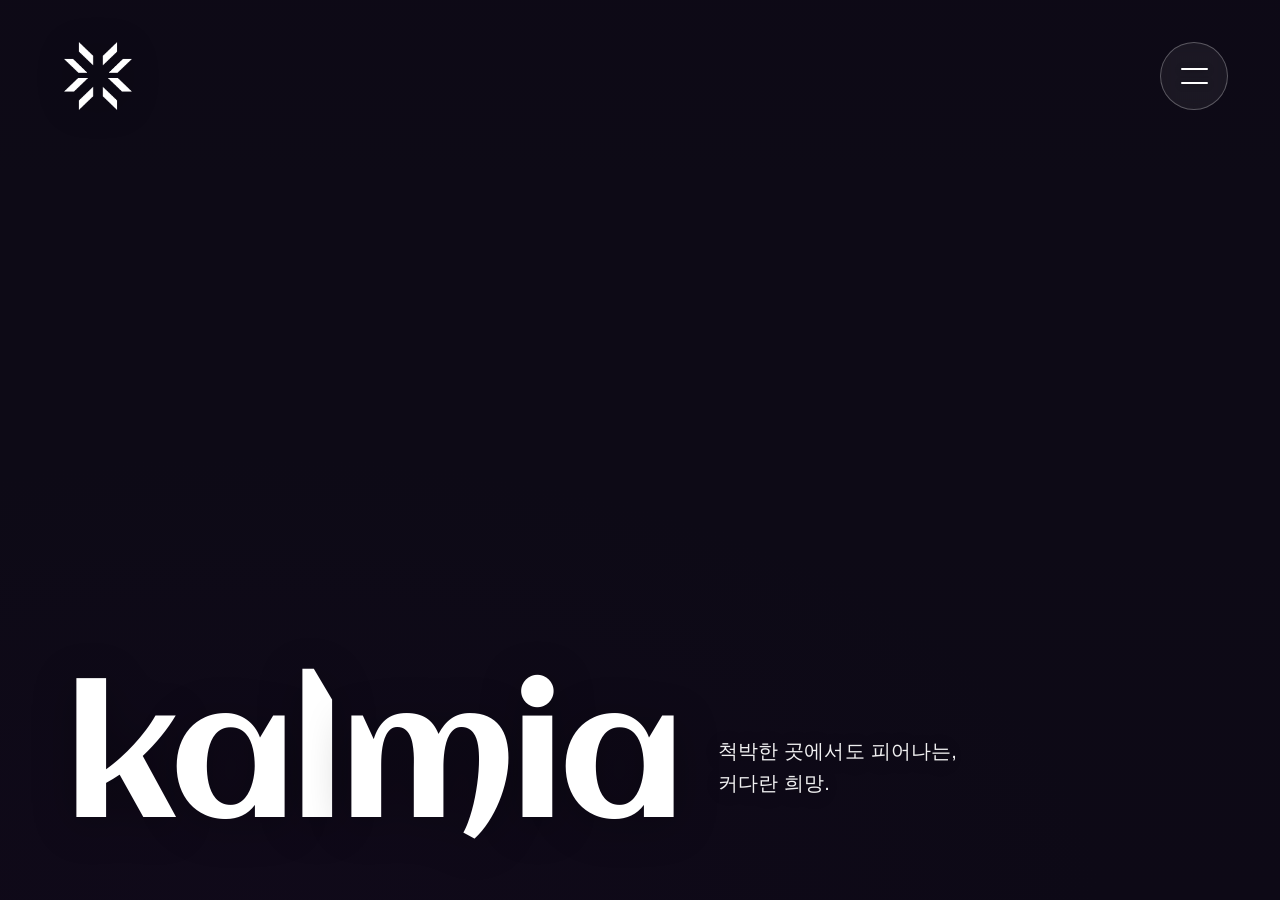
==== index.html @ 346b4541 "Initial commit: kalmia 히어로 랜딩 페이지 - 배경 영상 히어로 + 반응형 브랜드 카피(kalmia) - 원형 햄버거 버튼 → 흰색 레이어 페이드인 메뉴(Expe" ====
<!DOCTYPE html>
<html lang="ko">
<head>
<meta charset="utf-8">
<meta name="viewport" content="width=device-width, initial-scale=1">
<title>kalmia — 커다란 희망을 디자인합니다</title>
<meta name="description" content="kalmia · 디자인 포트폴리오">
<link rel="icon" href="assets/logo.png">
<link rel="stylesheet" href="css/style.css">
</head>
<body>
<section class="hero">
  <video id="bg" autoplay muted loop playsinline preload="auto"></video>
  <div class="scrim"></div>
  <div class="header-grad"></div>

  <div class="logo"><img src="assets/logo.png" alt="kalmia" width="68" height="68"></div>

  <button class="menu-btn" type="button" aria-label="메뉴 열기" aria-expanded="false" aria-controls="menu">
    <span class="bars" aria-hidden="true"><i></i><i></i></span>
  </button>

  <div class="menu-overlay" id="menu">
    <nav>
      <a href="#experience">Experience</a>
      <a href="#about">About</a>
      <a href="#contact">Contact</a>
    </nav>
  </div>

  <div class="brand">
    <div class="mark">kal<em>mia</em></div>
    <!-- 태그라인: 원하는 문구로 교체하세요 -->
    <div class="tag">척박한 곳에서도 피어나는, <br>커다란 희망.</div>
  </div>
</section>

<!-- 커스텀 커서 -->
<svg width="0" height="0" aria-hidden="true" style="position:absolute;overflow:hidden">
  <filter id="dropletGlass" x="-25%" y="-25%" width="150%" height="150%" color-interpolation-filters="sRGB">
    <feTurbulence type="fractalNoise" baseFrequency="0.008" numOctaves="2" seed="7" result="n"/>
    <feDisplacementMap in="SourceGraphic" in2="n" scale="40" xChannelSelector="R" yChannelSelector="G"/>
  </filter>
</svg>
<div class="cursor" aria-hidden="true">
  <div class="cursor-ring"></div>
  <div class="cursor-dot"></div>
</div>

<script src="js/main.js"></script>
</body>
</html>
---- css/style.css ----
@font-face{
  font-family:'Aclonica';
  src:url('../assets/fonts/Aclonica-Regular.ttf') format('truetype');
  font-weight:400;font-style:normal;font-display:swap;
}
@font-face{
  font-family:'Poppins';
  src:url('../assets/fonts/Poppins-Light.ttf') format('truetype');
  font-weight:300;font-style:normal;font-display:swap;
}
*{margin:0;padding:0;box-sizing:border-box;}
:root{--header-h:clamp(64px,8vh,80px);--header-pt:clamp(10px,5vw,40px);--btn-size:68px;}
html,body{height:100%;background:#0d0a16;color:#fff;overflow:hidden;
  font-family:-apple-system,BlinkMacSystemFont,"Segoe UI",Roboto,"Helvetica Neue",sans-serif;}
.hero{position:fixed;inset:0;overflow:hidden;}
#bg{position:absolute;inset:0;width:100%;height:100%;object-fit:cover;display:block;
  background:#0d0a16;}
.scrim{position:absolute;inset:0;z-index:3;pointer-events:none;
  background:radial-gradient(120% 90% at 20% 100%, rgba(18,10,28,.55), transparent 55%),
             linear-gradient(0deg, rgba(13,8,22,.5), transparent 42%),
             linear-gradient(180deg, rgba(13,8,22,.35), transparent 22%);}

/* ── 상단 헤더 (은은한 그라데이션) ── */
.header-grad{position:absolute;top:0;left:0;right:0;height:calc(var(--header-h) + var(--header-pt));z-index:4;pointer-events:none;
  background:linear-gradient(180deg, rgba(13,8,22,.05) 0%, rgba(13,8,22,.025) 45%, transparent 100%);}

/* ── 상단 로고 ── */
.logo{position:absolute;top:var(--header-pt);left:clamp(20px,6vw,64px);height:var(--header-h);
  display:flex;align-items:center;z-index:6;}
.logo img{width:68px;height:68px;display:block;
  filter:drop-shadow(0 2px 16px rgba(0,0,0,.4));}

/* ── 햄버거 메뉴 버튼 (동그란 원) ── */
.menu-btn{position:absolute;top:calc(var(--header-pt) + (var(--header-h) - var(--btn-size))/2);right:clamp(16px,5vw,52px);z-index:40;
  width:var(--btn-size);height:var(--btn-size);border-radius:50%;border:1px solid rgba(255,255,255,.28);
  background:rgba(255,255,255,.06);
  -webkit-backdrop-filter:blur(6px);backdrop-filter:blur(6px);
  display:flex;align-items:center;justify-content:center;
  transition:background .3s ease, border-color .3s ease;}
.menu-btn:hover{background:rgba(255,255,255,.12);border-color:rgba(255,255,255,.45);}
.menu-btn .bars{position:relative;width:27px;height:16px;}
.menu-btn .bars i{position:absolute;left:0;width:100%;height:2px;border-radius:2px;
  background:#fff;box-shadow:0 1px 6px rgba(0,0,0,.4);
  transition:transform .35s cubic-bezier(.65,.05,.36,1), background .3s ease, opacity .25s ease;}
.menu-btn .bars i:nth-child(1){top:0;}
.menu-btn .bars i:nth-child(2){bottom:0;}
/* 메뉴 열림 → X 로 변형 + 어두운 라인 */
body.menu-open .menu-btn{border-color:rgba(20,14,28,.18);background:rgba(20,14,28,.04);}
body.menu-open .menu-btn:hover{background:rgba(20,14,28,.08);}
body.menu-open .menu-btn .bars i{background:#141018;box-shadow:none;}
body.menu-open .menu-btn .bars i:nth-child(1){top:50%;transform:translateY(-50%) rotate(45deg);}
body.menu-open .menu-btn .bars i:nth-child(2){bottom:auto;top:50%;transform:translateY(-50%) rotate(-45deg);}

/* ── 흰색 메뉴 레이어 (페이드인) ── */
.menu-overlay{position:fixed;inset:0;z-index:30;background:#fff;
  display:flex;flex-direction:column;align-items:center;justify-content:center;
  opacity:0;visibility:hidden;pointer-events:none;
  transition:opacity .5s ease, visibility 0s linear .5s;}
body.menu-open .menu-overlay{opacity:1;visibility:visible;pointer-events:auto;
  transition:opacity .5s ease, visibility 0s;}
.menu-overlay nav{display:flex;flex-direction:column;align-items:center;gap:clamp(20px,4.5vh,54px);}
.menu-overlay a{font-family:'Poppins',sans-serif;font-weight:300;
  font-size:clamp(38px,7vw,78px);line-height:1;letter-spacing:-.01em;
  color:#141018;text-decoration:none;position:relative;
  opacity:0;transform:translateY(24px);
  transition:color .3s ease, opacity .6s ease, transform .6s cubic-bezier(.16,1,.3,1);}
body.menu-open .menu-overlay a{opacity:1;transform:translateY(0);}
body.menu-open .menu-overlay a:nth-child(1){transition-delay:.12s;}
body.menu-open .menu-overlay a:nth-child(2){transition-delay:.20s;}
body.menu-open .menu-overlay a:nth-child(3){transition-delay:.28s;}
/* 밑줄 hover */
.menu-overlay a::after{content:"";position:absolute;left:0;right:0;bottom:-.12em;height:1.5px;
  background:#141018;transform:scaleX(0);transform-origin:left;
  transition:transform .4s cubic-bezier(.16,1,.3,1);}
.menu-overlay a:hover::after{transform:scaleX(1);}
.menu-overlay a:hover{color:#6a5a86;}

/* ── 브랜드 히어로 카피 ── */
.brand{position:absolute;left:clamp(20px,6vw,64px);bottom:clamp(32px,6vh,72px);
  z-index:4;pointer-events:none;max-width:min(96vw,960px);
  display:flex;align-items:center;gap:clamp(16px,3vw,40px);}
.brand .mark{font-family:'Aclonica',sans-serif;font-size:180px;font-weight:400;letter-spacing:-.035em;
  line-height:.88;text-shadow:0 6px 44px rgba(0,0,0,.32);}
.brand .mark em{font-style:normal;font-weight:300;}
.brand .tag{font-size:clamp(14px,1.7vw,20px);letter-spacing:.01em;
  opacity:.94;line-height:1.6;text-shadow:0 2px 20px rgba(0,0,0,.45);
  white-space:nowrap;}

/* 좁은 화면: kalmia 아래로 태그가 한 줄로, kalmia는 좌우 마진 뺀 폭을 꽉 채움 */
@media (max-width:900px){
  .brand{flex-direction:column;align-items:flex-start;gap:clamp(6px,1.6vh,14px);
    left:clamp(20px,6vw,64px);right:clamp(20px,6vw,64px);max-width:none;}
  .brand .mark{font-size:25.6vw;line-height:.82;}
  .brand .tag{font-size:clamp(12px,3.4vw,20px);}
  .brand .tag br{display:none;}
}

/* ── 커스텀 커서 (마우스가 있는 기기에서만) ── */
@media (pointer:fine){
  html,body,a,button,.logo{cursor:none;}
  /* 흰 메뉴 레이어 위에서는 도트를 어둡게 */
  body.menu-open .cursor-dot{background:rgba(20,16,24,.9);box-shadow:0 0 6px rgba(20,16,24,.4);}
  .cursor-dot,.cursor-ring{position:fixed;top:0;left:0;z-index:9999;
    pointer-events:none;border-radius:50%;transform:translate(-50%,-50%);
    opacity:0;transition:opacity .25s ease;will-change:left,top;}
  /* 정밀 포인터 도트 */
  .cursor-dot{width:6px;height:6px;background:rgba(255,255,255,.95);
    box-shadow:0 0 6px rgba(255,255,255,.85),0 1px 4px rgba(0,0,0,.4);
    transition:opacity .25s ease, width .2s ease, height .2s ease;}
  /* 물방울 (리퀴드 글래스) */
  .cursor-ring{width:72px;height:72px;overflow:hidden;
    border-radius:46% 54% 47% 53% / 53% 45% 55% 47%;
    background:rgba(255,255,255,.05);
    -webkit-backdrop-filter:blur(.5px) saturate(2.1) brightness(1.2) contrast(1.12);
    backdrop-filter:blur(.5px) saturate(2.1) brightness(1.2) contrast(1.12);
    -webkit-backdrop-filter:url(#dropletGlass) blur(.5px) saturate(2.1) brightness(1.2) contrast(1.12);
    backdrop-filter:url(#dropletGlass) blur(.5px) saturate(2.1) brightness(1.2) contrast(1.12);
    /* 하드 스트로크 제거 → 부드러운 유리 엣지 */
    box-shadow:
      inset 5px 7px 15px rgba(255,255,255,.5),
      inset -7px -11px 19px rgba(95,120,160,.42),
      inset 10px 0 15px -7px rgba(120,180,255,.4),
      inset -10px 0 15px -7px rgba(255,170,200,.4),
      inset 0 0 24px rgba(255,255,255,.1),
      0 9px 24px rgba(0,0,0,.26);
    animation:blobMorph 7s ease-in-out infinite;
    transition:opacity .25s ease, width .25s ease, height .25s ease;}
  /* 불규칙하게 일렁이는 물방울 형태 */
  @keyframes blobMorph{
    0%,100%{border-radius:46% 54% 47% 53% / 53% 45% 55% 47%;}
    33%{border-radius:55% 45% 56% 44% / 45% 56% 44% 55%;}
    66%{border-radius:47% 53% 44% 56% / 56% 46% 54% 44%;}
  }
  /* 상단 스페큘러 하이라이트 + 하단 집광(caustic) */
  .cursor-ring::before{content:"";position:absolute;top:12%;left:18%;
    width:40%;height:30%;border-radius:50%;
    background:radial-gradient(closest-side, rgba(255,255,255,1), rgba(255,255,255,0));}
  .cursor-ring::after{content:"";position:absolute;bottom:11%;left:50%;
    width:30%;height:20%;border-radius:50%;transform:translateX(-50%);
    background:radial-gradient(closest-side, rgba(255,255,255,.7), rgba(255,255,255,0));}
  .cursor.is-visible .cursor-ring{opacity:1;}
  .cursor.is-visible .cursor-dot{opacity:.8;}   /* 중간 원(포인터) */
  .cursor.is-hover .cursor-ring{width:96px;height:96px;}
  .cursor.is-hover .cursor-dot{width:4px;height:4px;}
  .cursor.is-down .cursor-ring{width:60px;height:60px;}
  /* 물길(트레일) */
  .cursor-trail{position:fixed;top:0;left:0;z-index:9998;pointer-events:none;
    border-radius:50%;transform:translate(-50%,-50%);opacity:0;will-change:left,top,opacity;
    background:radial-gradient(closest-side, rgba(255,255,255,.6), rgba(200,225,255,.18) 55%, rgba(255,255,255,0));}
}
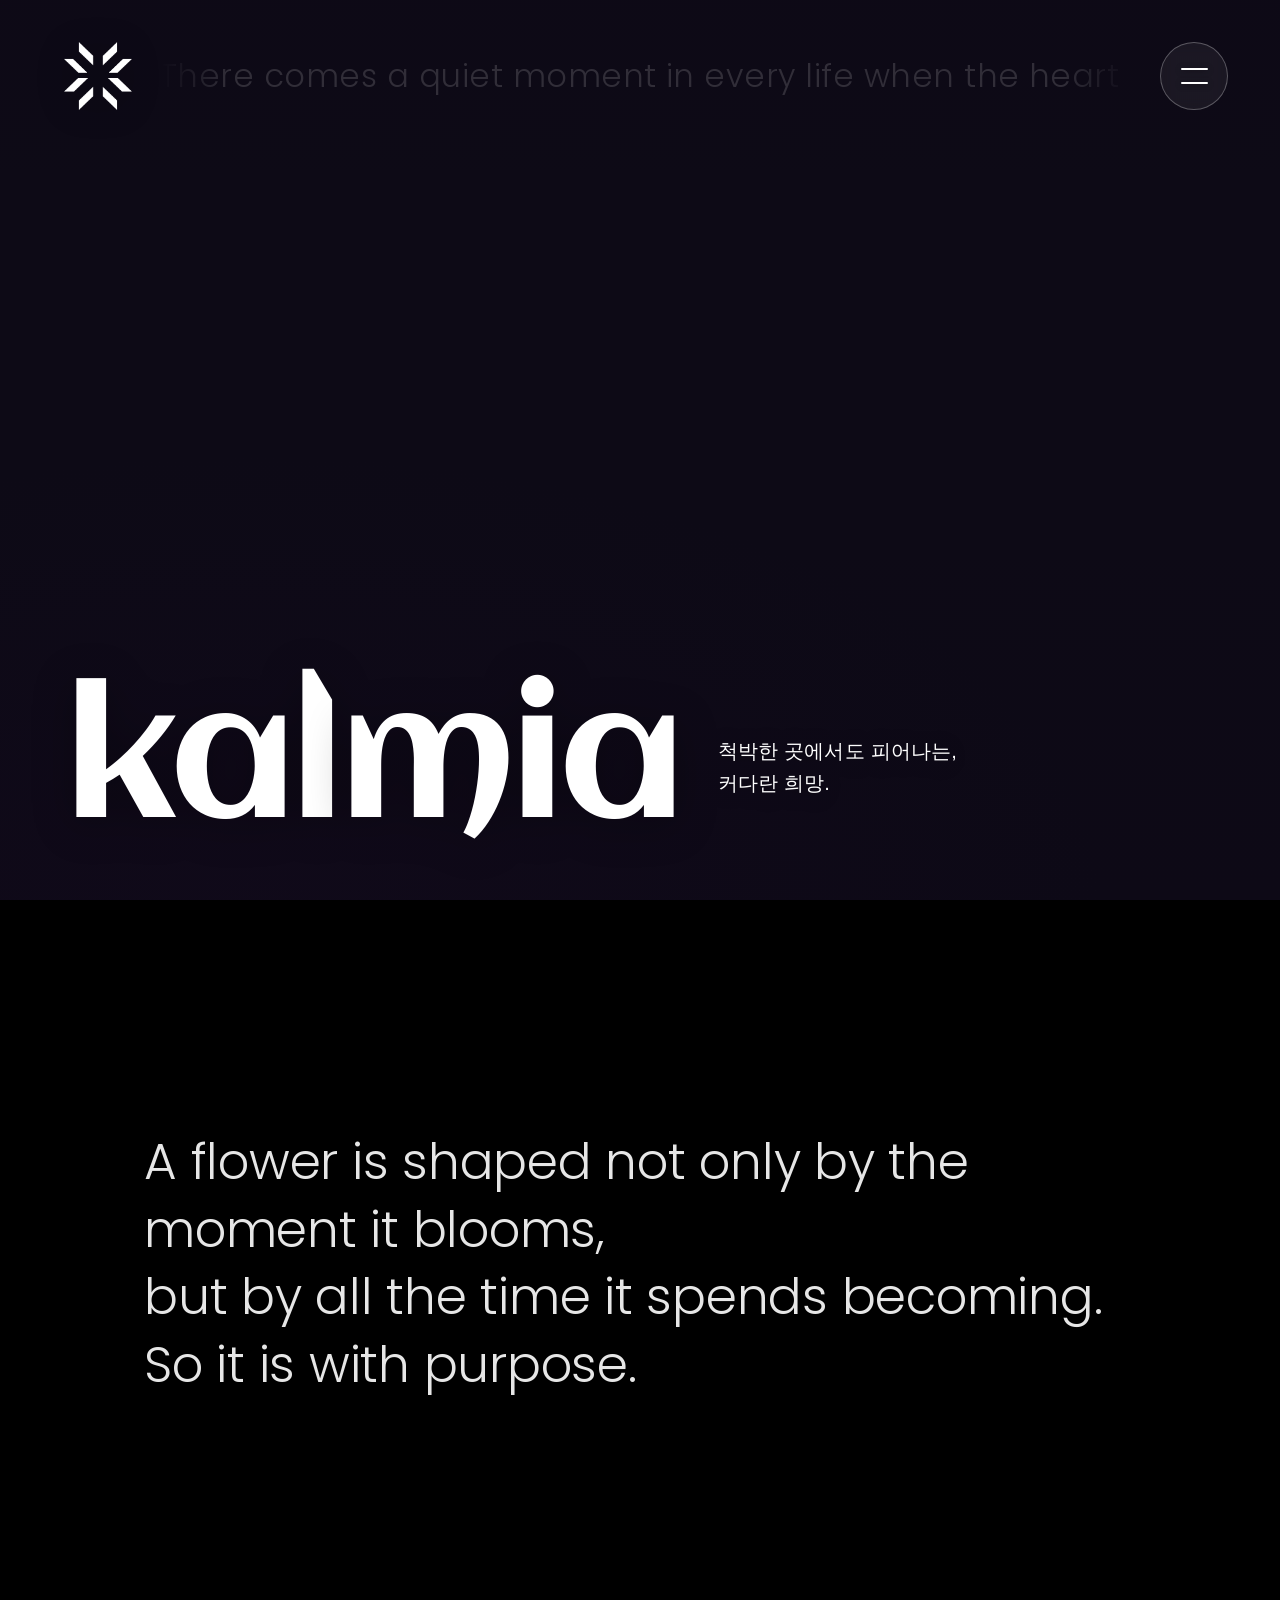
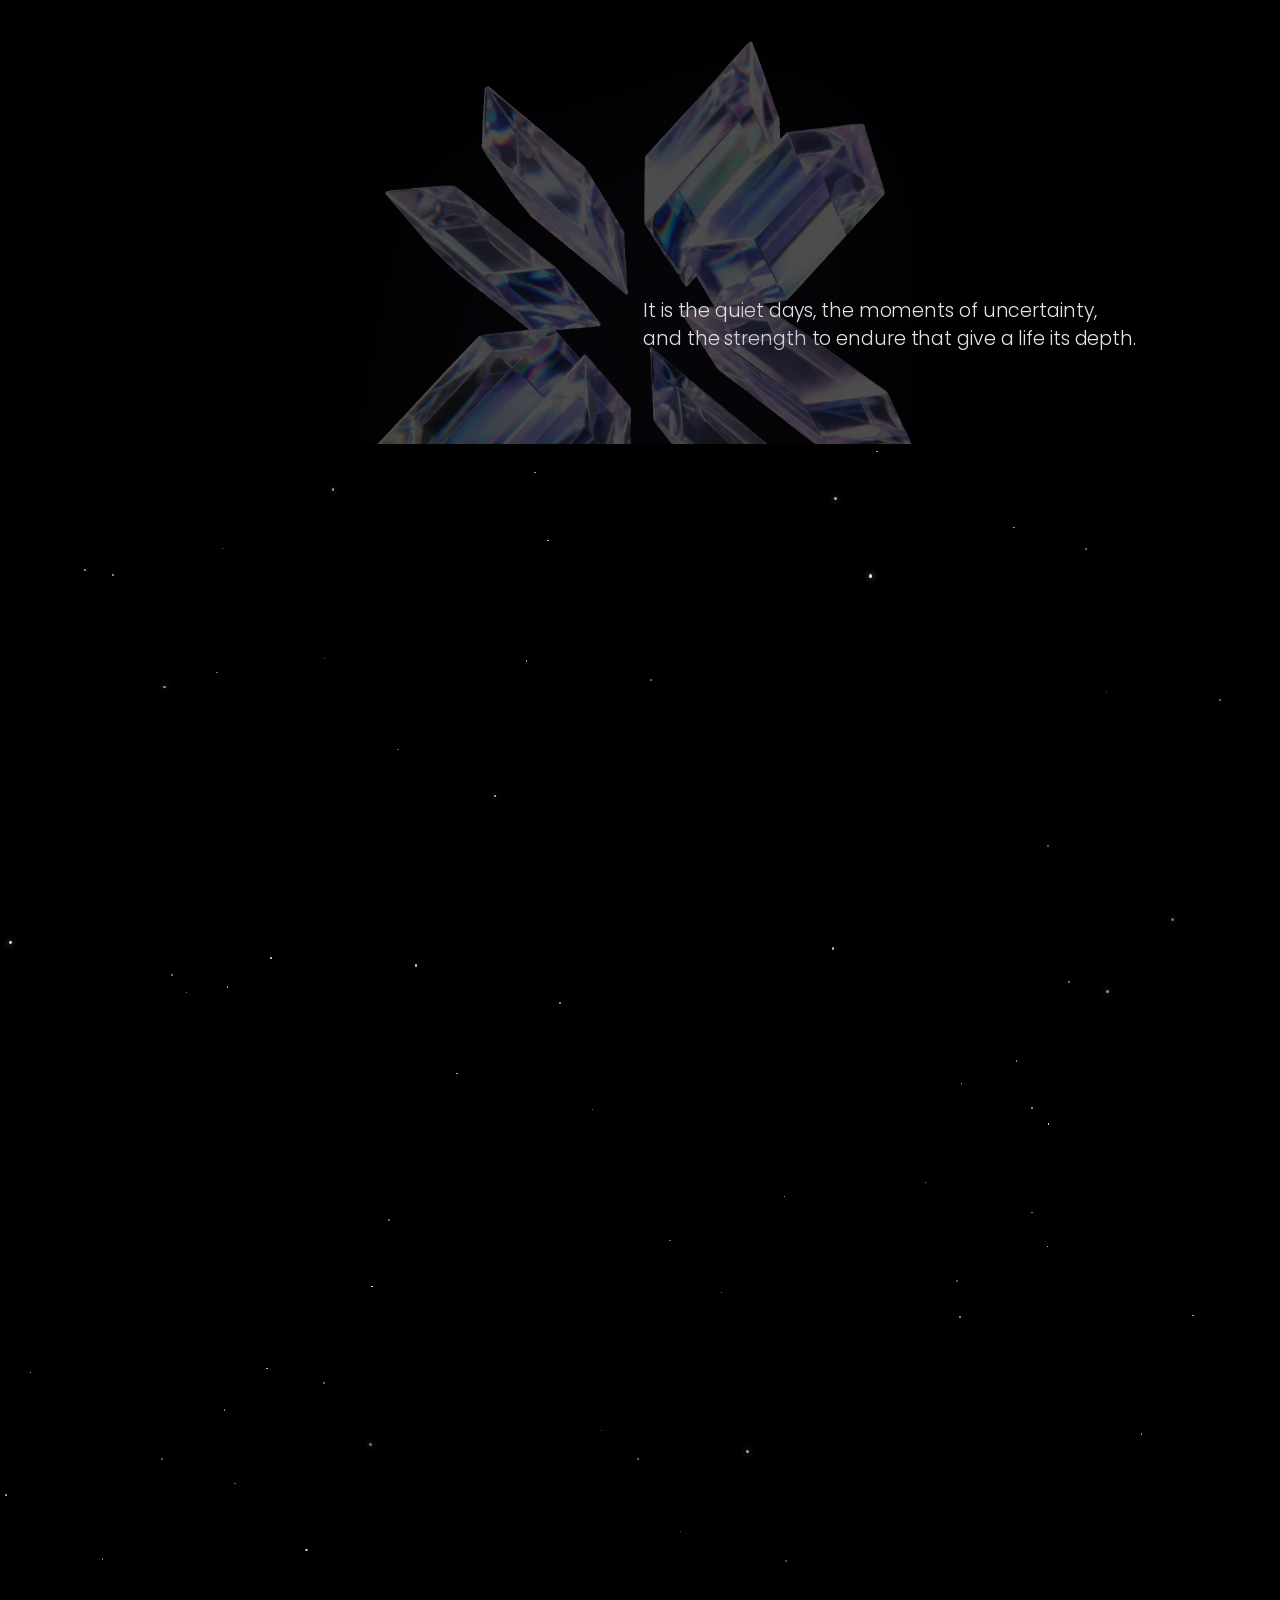
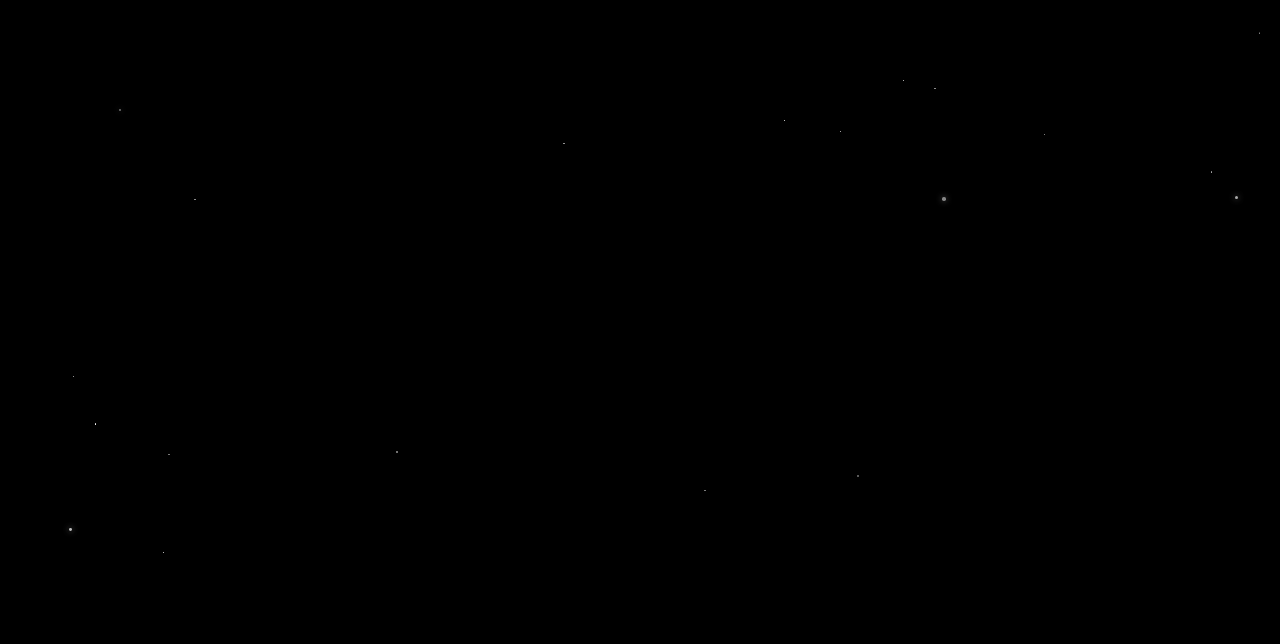
==== commit ce320f2a: "홈 스크롤 인터랙션 · Experience 페이지 · 반응형 GNB · 임시 커서 - 히어로 스크롤 스크럽: 영상 페이드아웃 + kalmia가 GNB 중앙으로 이동, 헤더 티커 페" ====
--- a/index.html
+++ b/index.html
@@ -8,12 +8,16 @@
 <link rel="icon" href="assets/logo.png">
 <link rel="stylesheet" href="css/style.css">
 </head>
-<body>
-<section class="hero">
-  <video id="bg" autoplay muted loop playsinline preload="auto"></video>
-  <div class="scrim"></div>
-  <div class="header-grad"></div>
+<body class="page-home">
 
+  <!-- 배경 영상 레이어 (스크롤 시 페이드아웃) -->
+  <section class="hero">
+    <video id="bg" autoplay muted loop playsinline preload="auto"></video>
+    <div class="scrim"></div>
+    <div class="header-grad"></div>
+  </section>
+
+  <!-- GNB: 로고 · 메뉴 버튼 (항상 고정) -->
   <div class="logo"><img src="assets/logo.png" alt="kalmia" width="68" height="68"></div>
 
   <button class="menu-btn" type="button" aria-label="메뉴 열기" aria-expanded="false" aria-controls="menu">
@@ -22,31 +26,46 @@
 
   <div class="menu-overlay" id="menu">
     <nav>
-      <a href="#experience">Experience</a>
+      <a href="experience.html">Experience</a>
       <a href="#about">About</a>
       <a href="#contact">Contact</a>
     </nav>
   </div>
 
+  <!-- 헤더 흐르는 문구 (스크롤 시 페이드아웃) -->
+  <div class="ticker" aria-hidden="true">
+    <div class="ticker__track">
+      <span class="ticker__text">There comes a quiet moment in every life when the heart begins to long for something greater than comfort. It is then that we discover our dreams were never meant to arrive all at once, but to grow gently with every choice we make. Hope is not the certainty of reaching the horizon; it is the courage to keep walking toward a dawn we cannot yet see. Like a flower that blooms in its own season, every purpose unfolds in its own time. Trust the unseen work within you, cherish each small step, and never be afraid to carry a dream that feels larger than yourself. The greatest journeys are not measured by how quickly we arrive, but by the person we become along the way.</span>
+      <span class="ticker__text">There comes a quiet moment in every life when the heart begins to long for something greater than comfort. It is then that we discover our dreams were never meant to arrive all at once, but to grow gently with every choice we make. Hope is not the certainty of reaching the horizon; it is the courage to keep walking toward a dawn we cannot yet see. Like a flower that blooms in its own season, every purpose unfolds in its own time. Trust the unseen work within you, cherish each small step, and never be afraid to carry a dream that feels larger than yourself. The greatest journeys are not measured by how quickly we arrive, but by the person we become along the way.</span>
+    </div>
+  </div>
+
+  <!-- 브랜드 히어로 카피 (스크롤 시 GNB 중앙으로 이동) -->
   <div class="brand">
     <div class="mark">kal<em>mia</em></div>
-    <!-- 태그라인: 원하는 문구로 교체하세요 -->
     <div class="tag">척박한 곳에서도 피어나는, <br>커다란 희망.</div>
   </div>
-</section>
 
-<!-- 커스텀 커서 -->
-<svg width="0" height="0" aria-hidden="true" style="position:absolute;overflow:hidden">
-  <filter id="dropletGlass" x="-25%" y="-25%" width="150%" height="150%" color-interpolation-filters="sRGB">
-    <feTurbulence type="fractalNoise" baseFrequency="0.008" numOctaves="2" seed="7" result="n"/>
-    <feDisplacementMap in="SourceGraphic" in2="n" scale="40" xChannelSelector="R" yChannelSelector="G"/>
-  </filter>
-</svg>
-<div class="cursor" aria-hidden="true">
-  <div class="cursor-ring"></div>
-  <div class="cursor-dot"></div>
-</div>
+  <!-- 스크롤 흐름: 히어로 여백 → 블랙 섹션 -->
+  <div class="home-flow">
+    <div class="hero-spacer"></div>
+    <section class="dark-section">
+      <p class="dark-copy">A flower is shaped not only by the moment it blooms,<br>
+        but by all the time it spends becoming. So it is with purpose.</p>
+      <img class="dark-crystal" src="칼미아%20로코%203d.png" alt="kalmia 3d symbol">
+      <p class="dark-copy dark-copy-2">It is the quiet days, the moments of uncertainty,<br>
+        and the strength to endure that give a life its depth.</p>
+    </section>
 
-<script src="js/main.js"></script>
+    <!-- 별이 하나둘 생겨나는 검은 영역 (스크롤 연동) -->
+    <section class="stars-section">
+      <div class="starfield" id="starfield" aria-hidden="true"></div>
+    </section>
+  </div>
+
+  <!-- 커스텀 커서 (임시: 50x50 원, 내부 블랙 40%) — 물방울은 docs/cursor-droplet-backup.md 참고 -->
+  <div class="cursor" aria-hidden="true"></div>
+
+  <script src="js/main.js"></script>
 </body>
 </html>
--- a/css/style.css
+++ b/css/style.css
@@ -8,9 +8,16 @@
   src:url('../assets/fonts/Poppins-Light.ttf') format('truetype');
   font-weight:300;font-style:normal;font-display:swap;
 }
+@font-face{
+  font-family:'Poppins';
+  src:url('../assets/fonts/Poppins-Medium.ttf') format('truetype');
+  font-weight:500;font-style:normal;font-display:swap;
+}
 *{margin:0;padding:0;box-sizing:border-box;}
-:root{--header-h:clamp(64px,8vh,80px);--header-pt:clamp(10px,5vw,40px);--btn-size:68px;}
-html,body{height:100%;background:#0d0a16;color:#fff;overflow:hidden;
+:root{--header-h:clamp(52px,8vh,80px);--header-pt:clamp(10px,5vw,40px);--btn-size:clamp(46px,11vw,68px);}
+html{overflow-x:clip;}
+body{min-height:100vh;}
+html,body{background:#0d0a16;color:#fff;
   font-family:-apple-system,BlinkMacSystemFont,"Segoe UI",Roboto,"Helvetica Neue",sans-serif;}
 .hero{position:fixed;inset:0;overflow:hidden;}
 #bg{position:absolute;inset:0;width:100%;height:100%;object-fit:cover;display:block;
@@ -25,43 +32,61 @@
   background:linear-gradient(180deg, rgba(13,8,22,.05) 0%, rgba(13,8,22,.025) 45%, transparent 100%);}
 
 /* ── 상단 로고 ── */
-.logo{position:absolute;top:var(--header-pt);left:clamp(20px,6vw,64px);height:var(--header-h);
+.logo{position:fixed;top:var(--header-pt);left:clamp(20px,6vw,64px);height:var(--header-h);
   display:flex;align-items:center;z-index:6;}
-.logo img{width:68px;height:68px;display:block;
+.logo img{width:clamp(46px,11vw,68px);height:clamp(46px,11vw,68px);display:block;
   filter:drop-shadow(0 2px 16px rgba(0,0,0,.4));}
 
 /* ── 햄버거 메뉴 버튼 (동그란 원) ── */
-.menu-btn{position:absolute;top:calc(var(--header-pt) + (var(--header-h) - var(--btn-size))/2);right:clamp(16px,5vw,52px);z-index:40;
+.menu-btn{position:fixed;top:calc(var(--header-pt) + (var(--header-h) - var(--btn-size))/2);right:clamp(16px,5vw,52px);z-index:40;
   width:var(--btn-size);height:var(--btn-size);border-radius:50%;border:1px solid rgba(255,255,255,.28);
   background:rgba(255,255,255,.06);
   -webkit-backdrop-filter:blur(6px);backdrop-filter:blur(6px);
   display:flex;align-items:center;justify-content:center;
   transition:background .3s ease, border-color .3s ease;}
 .menu-btn:hover{background:rgba(255,255,255,.12);border-color:rgba(255,255,255,.45);}
-.menu-btn .bars{position:relative;width:27px;height:16px;}
+.menu-btn .bars{position:relative;width:clamp(18px,4.6vw,27px);height:clamp(11px,2.7vw,16px);}
 .menu-btn .bars i{position:absolute;left:0;width:100%;height:2px;border-radius:2px;
   background:#fff;box-shadow:0 1px 6px rgba(0,0,0,.4);
   transition:transform .35s cubic-bezier(.65,.05,.36,1), background .3s ease, opacity .25s ease;}
 .menu-btn .bars i:nth-child(1){top:0;}
 .menu-btn .bars i:nth-child(2){bottom:0;}
-/* 메뉴 열림 → X 로 변형 + 어두운 라인 */
-body.menu-open .menu-btn{border-color:rgba(20,14,28,.18);background:rgba(20,14,28,.04);}
-body.menu-open .menu-btn:hover{background:rgba(20,14,28,.08);}
-body.menu-open .menu-btn .bars i{background:#141018;box-shadow:none;}
+/* 메뉴 열림 → X 로 변형 (밝은 라인) */
+body.menu-open .menu-btn{border-color:rgba(255,255,255,.28);background:rgba(255,255,255,.06);}
+body.menu-open .menu-btn:hover{background:rgba(255,255,255,.12);}
+body.menu-open .menu-btn .bars i{background:#fff;box-shadow:none;}
 body.menu-open .menu-btn .bars i:nth-child(1){top:50%;transform:translateY(-50%) rotate(45deg);}
 body.menu-open .menu-btn .bars i:nth-child(2){bottom:auto;top:50%;transform:translateY(-50%) rotate(-45deg);}
 
-/* ── 흰색 메뉴 레이어 (페이드인) ── */
-.menu-overlay{position:fixed;inset:0;z-index:30;background:#fff;
-  display:flex;flex-direction:column;align-items:center;justify-content:center;
+/* ── 헤더 흐르는 문구 (마퀴) ── */
+.ticker{position:fixed;top:var(--header-pt);height:var(--header-h);z-index:5;
+  left:calc(clamp(20px,6vw,64px) + 68px + 28px);
+  right:calc(clamp(16px,5vw,52px) + 68px + 28px);
+  display:flex;align-items:center;overflow:hidden;pointer-events:none;
+  -webkit-mask-image:linear-gradient(90deg,transparent,#000 7%,#000 93%,transparent);
+          mask-image:linear-gradient(90deg,transparent,#000 7%,#000 93%,transparent);}
+.ticker__track{display:flex;flex-shrink:0;white-space:nowrap;will-change:transform;
+  animation:tickerScroll 120s linear infinite;}
+.ticker__text{font-family:'Poppins',sans-serif;font-weight:300;font-size:32px;line-height:1;letter-spacing:.015em;
+  color:rgba(255,255,255,.15);
+  padding-right:4rem;}
+@keyframes tickerScroll{from{transform:translateX(0);}to{transform:translateX(-50%);}}
+@media (prefers-reduced-motion:reduce){.ticker__track{animation:none;}}
+@media (max-width:640px){.ticker{display:none;}}
+
+/* ── 어두운 메뉴 레이어 (페이드인) ── */
+.menu-overlay{position:fixed;inset:0;z-index:30;background:rgba(13,8,22,.8);
+  display:flex;flex-direction:column;align-items:flex-start;justify-content:center;
+  padding-left:clamp(20px,6vw,64px);
   opacity:0;visibility:hidden;pointer-events:none;
   transition:opacity .5s ease, visibility 0s linear .5s;}
 body.menu-open .menu-overlay{opacity:1;visibility:visible;pointer-events:auto;
   transition:opacity .5s ease, visibility 0s;}
-.menu-overlay nav{display:flex;flex-direction:column;align-items:center;gap:clamp(20px,4.5vh,54px);}
-.menu-overlay a{font-family:'Poppins',sans-serif;font-weight:300;
-  font-size:clamp(38px,7vw,78px);line-height:1;letter-spacing:-.01em;
-  color:#141018;text-decoration:none;position:relative;
+.menu-overlay nav{display:flex;flex-direction:column;align-items:flex-start;gap:clamp(20px,4.5vh,54px);
+  transform:translateY(-8vh);}
+.menu-overlay a{font-family:'Poppins',sans-serif;font-weight:500;
+  font-size:clamp(46px,8.5vw,104px);line-height:1;letter-spacing:-.01em;
+  color:#fff;text-decoration:none;position:relative;
   opacity:0;transform:translateY(24px);
   transition:color .3s ease, opacity .6s ease, transform .6s cubic-bezier(.16,1,.3,1);}
 body.menu-open .menu-overlay a{opacity:1;transform:translateY(0);}
@@ -70,14 +95,14 @@
 body.menu-open .menu-overlay a:nth-child(3){transition-delay:.28s;}
 /* 밑줄 hover */
 .menu-overlay a::after{content:"";position:absolute;left:0;right:0;bottom:-.12em;height:1.5px;
-  background:#141018;transform:scaleX(0);transform-origin:left;
+  background:#fff;transform:scaleX(0);transform-origin:left;
   transition:transform .4s cubic-bezier(.16,1,.3,1);}
 .menu-overlay a:hover::after{transform:scaleX(1);}
-.menu-overlay a:hover{color:#6a5a86;}
+.menu-overlay a:hover{color:#c9b8e6;}
 
 /* ── 브랜드 히어로 카피 ── */
-.brand{position:absolute;left:clamp(20px,6vw,64px);bottom:clamp(32px,6vh,72px);
-  z-index:4;pointer-events:none;max-width:min(96vw,960px);
+.brand{position:fixed;left:clamp(20px,6vw,64px);bottom:clamp(32px,6vh,72px);
+  z-index:6;pointer-events:none;max-width:min(96vw,960px);transform-origin:top left;will-change:transform;
   display:flex;align-items:center;gap:clamp(16px,3vw,40px);}
 .brand .mark{font-family:'Aclonica',sans-serif;font-size:180px;font-weight:400;letter-spacing:-.035em;
   line-height:.88;text-shadow:0 6px 44px rgba(0,0,0,.32);}
@@ -95,56 +120,116 @@
   .brand .tag br{display:none;}
 }
 
-/* ── 커스텀 커서 (마우스가 있는 기기에서만) ── */
+/* ── 커스텀 커서 (임시: 50x50 원, 내부 블랙 40%) ── */
+/* 물방울 커서는 docs/cursor-droplet-backup.md 에 보관 */
 @media (pointer:fine){
   html,body,a,button,.logo{cursor:none;}
-  /* 흰 메뉴 레이어 위에서는 도트를 어둡게 */
-  body.menu-open .cursor-dot{background:rgba(20,16,24,.9);box-shadow:0 0 6px rgba(20,16,24,.4);}
-  .cursor-dot,.cursor-ring{position:fixed;top:0;left:0;z-index:9999;
-    pointer-events:none;border-radius:50%;transform:translate(-50%,-50%);
+  .cursor{position:fixed;top:0;left:0;z-index:9999;pointer-events:none;
+    width:50px;height:50px;border-radius:50%;
+    background:rgba(0,0,0,.4);
+    border:1px solid rgba(255,255,255,.5);
+    transform:translate(-50%,-50%);
     opacity:0;transition:opacity .25s ease;will-change:left,top;}
-  /* 정밀 포인터 도트 */
-  .cursor-dot{width:6px;height:6px;background:rgba(255,255,255,.95);
-    box-shadow:0 0 6px rgba(255,255,255,.85),0 1px 4px rgba(0,0,0,.4);
-    transition:opacity .25s ease, width .2s ease, height .2s ease;}
-  /* 물방울 (리퀴드 글래스) */
-  .cursor-ring{width:72px;height:72px;overflow:hidden;
-    border-radius:46% 54% 47% 53% / 53% 45% 55% 47%;
-    background:rgba(255,255,255,.05);
-    -webkit-backdrop-filter:blur(.5px) saturate(2.1) brightness(1.2) contrast(1.12);
-    backdrop-filter:blur(.5px) saturate(2.1) brightness(1.2) contrast(1.12);
-    -webkit-backdrop-filter:url(#dropletGlass) blur(.5px) saturate(2.1) brightness(1.2) contrast(1.12);
-    backdrop-filter:url(#dropletGlass) blur(.5px) saturate(2.1) brightness(1.2) contrast(1.12);
-    /* 하드 스트로크 제거 → 부드러운 유리 엣지 */
-    box-shadow:
-      inset 5px 7px 15px rgba(255,255,255,.5),
-      inset -7px -11px 19px rgba(95,120,160,.42),
-      inset 10px 0 15px -7px rgba(120,180,255,.4),
-      inset -10px 0 15px -7px rgba(255,170,200,.4),
-      inset 0 0 24px rgba(255,255,255,.1),
-      0 9px 24px rgba(0,0,0,.26);
-    animation:blobMorph 7s ease-in-out infinite;
-    transition:opacity .25s ease, width .25s ease, height .25s ease;}
-  /* 불규칙하게 일렁이는 물방울 형태 */
-  @keyframes blobMorph{
-    0%,100%{border-radius:46% 54% 47% 53% / 53% 45% 55% 47%;}
-    33%{border-radius:55% 45% 56% 44% / 45% 56% 44% 55%;}
-    66%{border-radius:47% 53% 44% 56% / 56% 46% 54% 44%;}
-  }
-  /* 상단 스페큘러 하이라이트 + 하단 집광(caustic) */
-  .cursor-ring::before{content:"";position:absolute;top:12%;left:18%;
-    width:40%;height:30%;border-radius:50%;
-    background:radial-gradient(closest-side, rgba(255,255,255,1), rgba(255,255,255,0));}
-  .cursor-ring::after{content:"";position:absolute;bottom:11%;left:50%;
-    width:30%;height:20%;border-radius:50%;transform:translateX(-50%);
-    background:radial-gradient(closest-side, rgba(255,255,255,.7), rgba(255,255,255,0));}
-  .cursor.is-visible .cursor-ring{opacity:1;}
-  .cursor.is-visible .cursor-dot{opacity:.8;}   /* 중간 원(포인터) */
-  .cursor.is-hover .cursor-ring{width:96px;height:96px;}
-  .cursor.is-hover .cursor-dot{width:4px;height:4px;}
-  .cursor.is-down .cursor-ring{width:60px;height:60px;}
-  /* 물길(트레일) */
-  .cursor-trail{position:fixed;top:0;left:0;z-index:9998;pointer-events:none;
-    border-radius:50%;transform:translate(-50%,-50%);opacity:0;will-change:left,top,opacity;
-    background:radial-gradient(closest-side, rgba(255,255,255,.6), rgba(200,225,255,.18) 55%, rgba(255,255,255,0));}
-}
+  .cursor.is-visible{opacity:1;}
+}
+
+/* ══════════════════════════════════════════════════════════════
+   Experience 페이지 (experience.html)
+   ══════════════════════════════════════════════════════════════ */
+/* 이 페이지는 히어로와 달리 스크롤을 허용한다 */
+body.page-exp{min-height:100vh;
+  background:
+    radial-gradient(120% 80% at 85% -10%, rgba(120,90,170,.22), transparent 55%),
+    radial-gradient(90% 70% at 0% 110%, rgba(90,70,140,.18), transparent 55%),
+    #0d0a16;}
+/* 페이지에서는 로고를 링크로 쓰므로 클릭 가능하게 */
+body.page-exp .logo{pointer-events:auto;}
+
+.exp{max-width:1200px;margin:0 auto;
+  padding:calc(var(--header-h) + var(--header-pt) + clamp(24px,5vh,64px)) clamp(20px,6vw,64px) clamp(64px,10vh,120px);}
+
+/* ── 타이틀 영역 ── */
+.exp-head{margin-bottom:clamp(36px,6vh,72px);}
+.exp-title{font-family:'Poppins',sans-serif;font-weight:500;
+  font-size:clamp(44px,9vw,110px);line-height:.98;letter-spacing:-.02em;color:#fff;}
+.exp-intro{margin-top:clamp(12px,2vh,20px);max-width:52ch;
+  font-family:'Poppins',sans-serif;font-weight:300;
+  font-size:clamp(14px,1.7vw,19px);line-height:1.7;color:rgba(255,255,255,.62);}
+
+/* ── 작업 그리드 ── */
+.exp-grid{display:grid;grid-template-columns:repeat(3,1fr);gap:clamp(18px,2.4vw,34px);}
+@media (max-width:900px){.exp-grid{grid-template-columns:repeat(2,1fr);}}
+@media (max-width:560px){.exp-grid{grid-template-columns:1fr;}}
+
+.exp-card{display:block;text-decoration:none;color:inherit;}
+.exp-thumb{position:relative;aspect-ratio:4/3;border-radius:16px;overflow:hidden;
+  background-size:cover;background-position:center;
+  box-shadow:0 12px 40px rgba(0,0,0,.28);
+  transition:transform .5s cubic-bezier(.16,1,.3,1), box-shadow .5s ease;}
+/* 이미지가 없을 때 은은한 그라데이션 플레이스홀더 (data-hue 로 색상 변주) */
+.exp-thumb::after{content:"";position:absolute;inset:0;
+  background:linear-gradient(140deg, hsl(265 45% 32%), hsl(230 40% 18%));
+  transition:transform .6s cubic-bezier(.16,1,.3,1);}
+.exp-thumb[data-hue="2"]::after{background:linear-gradient(140deg, hsl(300 38% 34%), hsl(255 40% 18%));}
+.exp-thumb[data-hue="3"]::after{background:linear-gradient(140deg, hsl(210 45% 34%), hsl(250 40% 18%));}
+.exp-thumb[data-hue="4"]::after{background:linear-gradient(140deg, hsl(330 40% 34%), hsl(280 40% 18%));}
+.exp-thumb[data-hue="5"]::after{background:linear-gradient(140deg, hsl(190 42% 32%), hsl(235 40% 17%));}
+.exp-thumb[data-hue="6"]::after{background:linear-gradient(140deg, hsl(20 42% 34%), hsl(300 35% 18%));}
+/* 실제 이미지를 넣으면(background-image) 플레이스홀더는 가려짐 */
+.exp-card:hover .exp-thumb{transform:translateY(-6px);box-shadow:0 22px 60px rgba(0,0,0,.4);}
+.exp-card:hover .exp-thumb::after{transform:scale(1.06);}
+
+.exp-meta{padding:16px 4px 0;}
+.exp-cat{display:inline-block;font-family:'Poppins',sans-serif;font-weight:500;
+  font-size:12px;letter-spacing:.14em;text-transform:uppercase;color:rgba(201,184,230,.85);}
+.exp-name{margin-top:6px;font-family:'Poppins',sans-serif;font-weight:300;
+  font-size:clamp(20px,2.2vw,26px);line-height:1.2;color:#fff;
+  transition:color .3s ease;}
+.exp-card:hover .exp-name{color:#c9b8e6;}
+
+/* ══════════════════════════════════════════════════════════════
+   홈 스크롤 인터랙션 (히어로 → 블랙 섹션)
+   ══════════════════════════════════════════════════════════════ */
+/* 배경 영상 레이어: 스크롤 진행도(JS)에 따라 opacity 변경 */
+.hero{will-change:opacity;}
+/* 스크롤 흐름 컨테이너: 고정된 히어로 위로 올라와 덮는다 */
+.home-flow{position:relative;z-index:2;}
+.hero-spacer{height:100vh;}          /* 이 구간에서 스크럽 애니메이션 진행 */
+
+/* ── 블랙 섹션 ── */
+.dark-section{position:relative;z-index:2;min-height:125vh;background:#000;
+  display:flex;flex-direction:column;align-items:flex-start;gap:clamp(36px,6vh,88px);overflow:hidden;
+  padding:calc(var(--header-h) + var(--header-pt) + clamp(60px,13vh,180px)) clamp(20px,6vw,64px) clamp(64px,10vh,120px);}
+.dark-copy{position:relative;z-index:1;margin:0;
+  font-family:'Poppins',sans-serif;font-weight:300;text-align:left;
+  font-size:clamp(22px,4.6vw,34px);line-height:1.5;letter-spacing:-.005em;color:rgba(255,255,255,.9);}
+/* 상단 문구: 전체 폭 + 좌우 패딩 80 + 지정 줄바꿈(2줄), 우측까지 닿도록 크게 */
+.dark-copy:not(.dark-copy-2){width:100%;
+  padding-left:clamp(0px,calc((100vw - 400px) / 10),80px);
+  padding-right:clamp(0px,calc((100vw - 400px) / 10),80px);
+  white-space:normal;font-size:clamp(30px,4.5vw,50px);line-height:1.35;}
+/* 넓은 화면: 지정한 줄바꿈이 각각 한 줄로 유지되도록 nowrap + 화면 폭에 비례한 크기 */
+@media (min-width:701px){
+  .dark-copy{white-space:nowrap;font-size:min(2.65vw,42px);}
+}
+/* 하단 두 줄은 절반 크기 + 우측 배치 */
+.dark-copy-2{font-size:clamp(11px,2.3vw,17px);align-self:flex-end;text-align:left;padding-right:80px;}
+@media (min-width:701px){
+  .dark-copy-2{font-size:min(1.5vw,23px);}
+}
+.dark-crystal{align-self:center;position:relative;z-index:3;width:min(58vw,560px);height:auto;opacity:.3;pointer-events:none;
+  margin-top:clamp(-240px,-20vh,-120px);
+  filter:drop-shadow(0 24px 90px rgba(120,110,190,.25));}
+@media (max-width:700px){
+  .dark-crystal{width:74vw;}
+}
+
+/* ── 별이 생겨나는 검은 영역 ── */
+.stars-section{position:relative;z-index:2;background:#000;min-height:200vh;overflow:hidden;}
+.starfield{position:absolute;inset:0;pointer-events:none;}
+.star{position:absolute;border-radius:50%;background:#fff;opacity:0;
+  transition:opacity 1.2s ease;will-change:opacity;}
+.star.on{opacity:var(--o,.85);}
+@media (prefers-reduced-motion:reduce){
+  .star{transition:none;}
+}
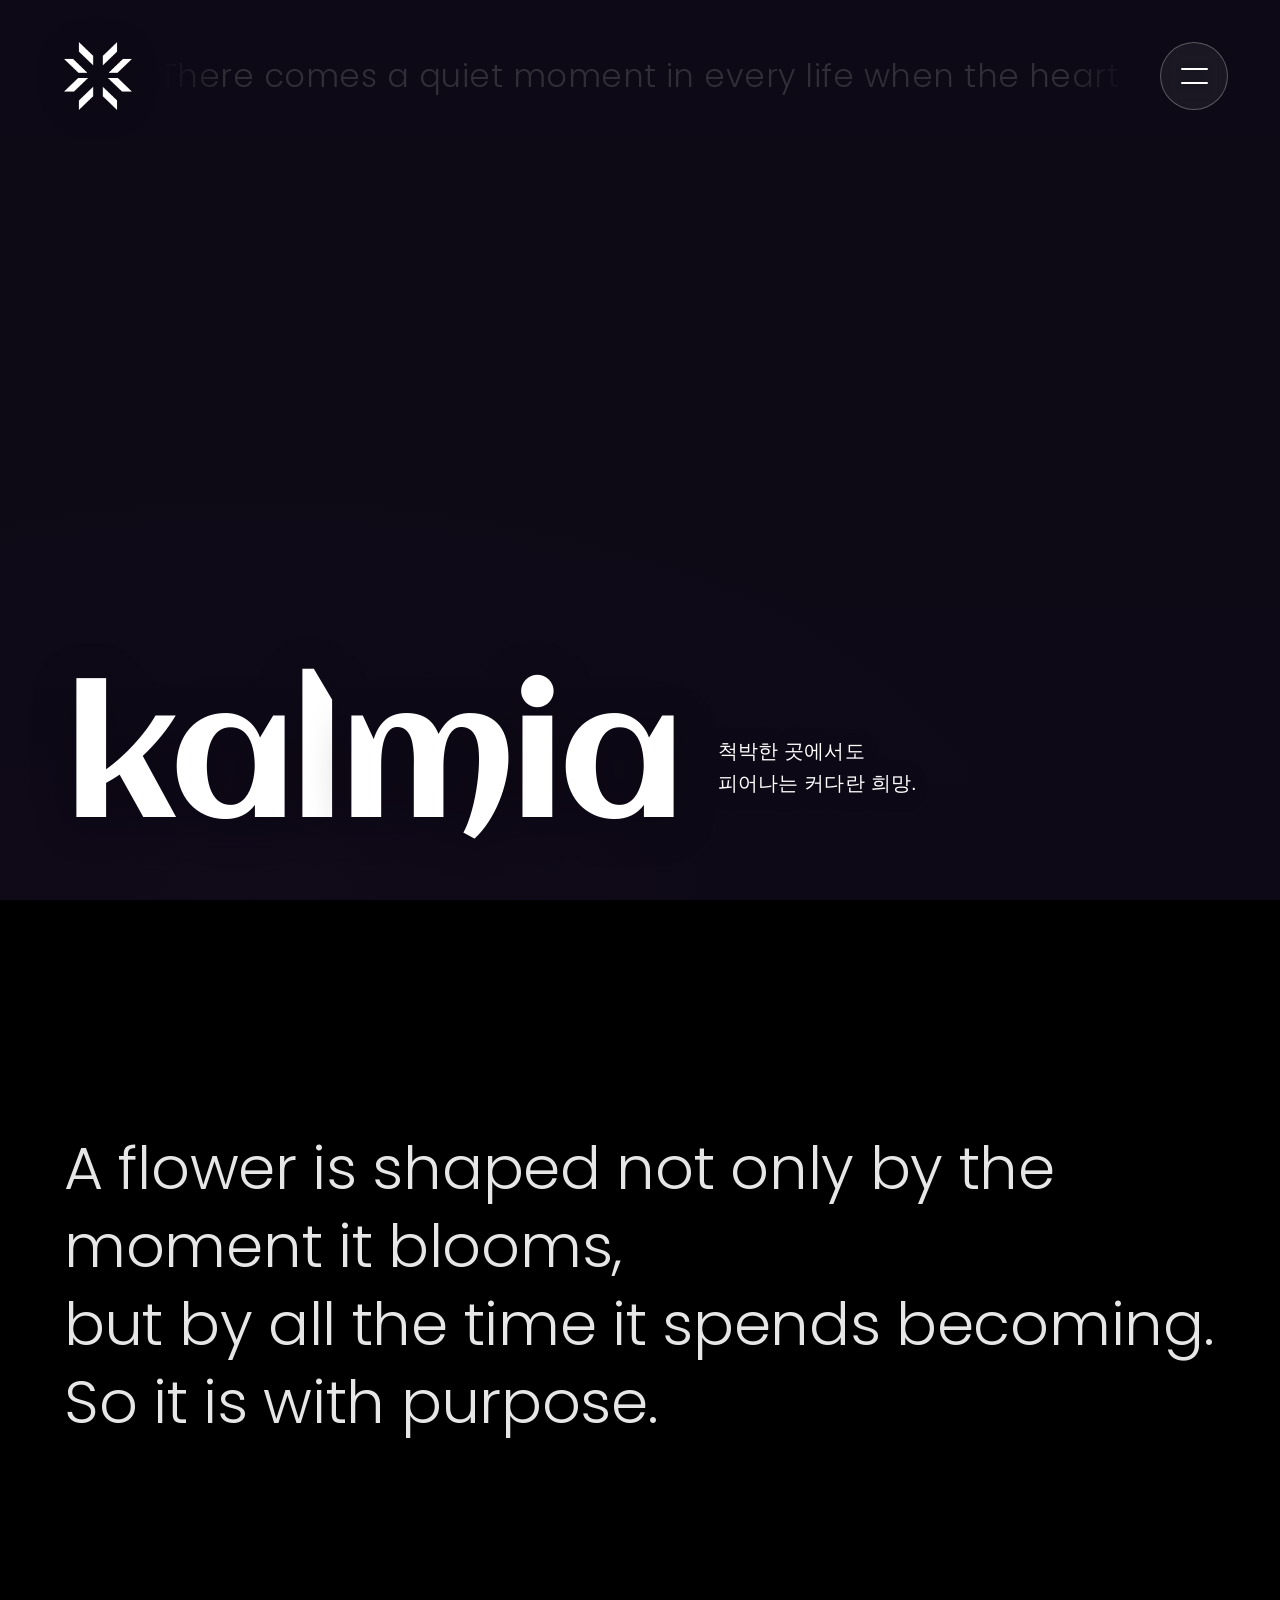
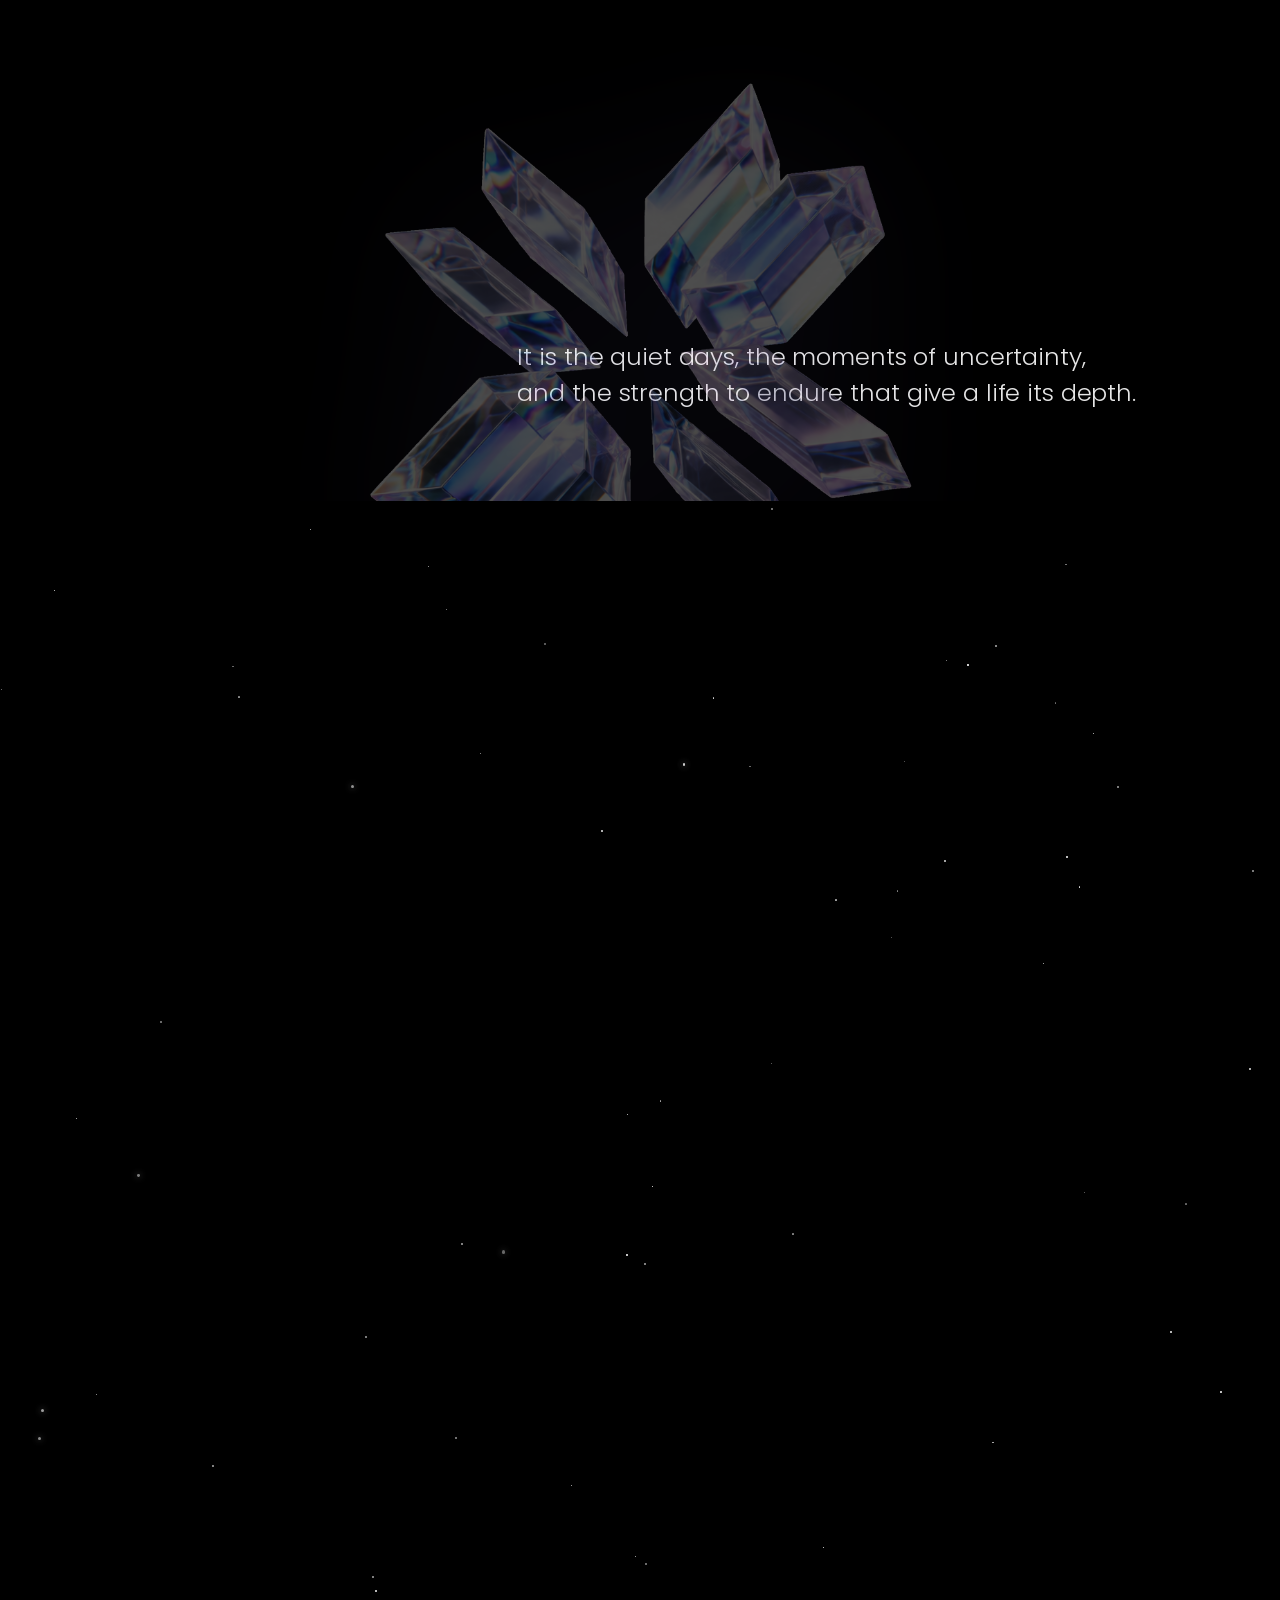
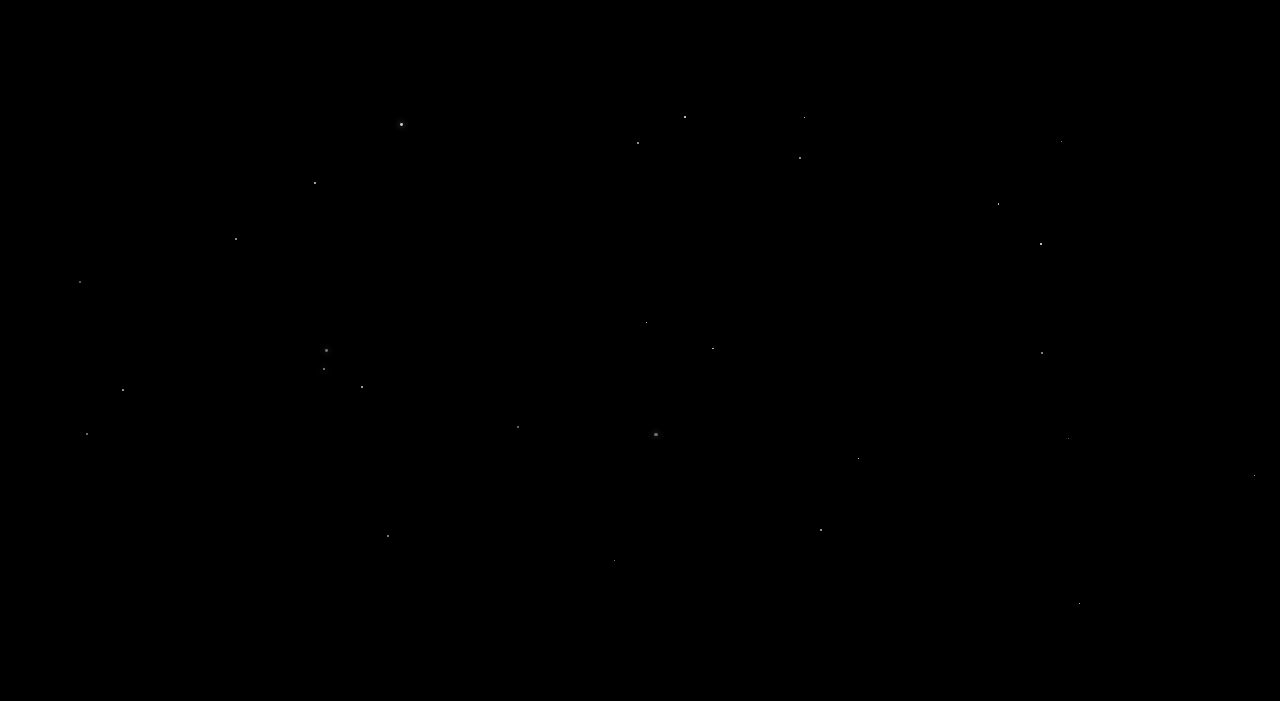
==== commit afb76550: "부드러운 스크롤 + 블랙 섹션 타이포/히어로 카피 조정 - 데스크톱 휠에 관성/감속 스크롤 추가 (터치·reduced-motion 제외) - 블랙 섹션 상단 문구 60px로 확대," ====
--- a/index.html
+++ b/index.html
@@ -43,7 +43,7 @@
   <!-- 브랜드 히어로 카피 (스크롤 시 GNB 중앙으로 이동) -->
   <div class="brand">
     <div class="mark">kal<em>mia</em></div>
-    <div class="tag">척박한 곳에서도 피어나는, <br>커다란 희망.</div>
+    <div class="tag">척박한 곳에서도<br>피어나는 커다란 희망.</div>
   </div>
 
   <!-- 스크롤 흐름: 히어로 여백 → 블랙 섹션 -->
--- a/css/style.css
+++ b/css/style.css
@@ -205,18 +205,13 @@
   font-size:clamp(22px,4.6vw,34px);line-height:1.5;letter-spacing:-.005em;color:rgba(255,255,255,.9);}
 /* 상단 문구: 전체 폭 + 좌우 패딩 80 + 지정 줄바꿈(2줄), 우측까지 닿도록 크게 */
 .dark-copy:not(.dark-copy-2){width:100%;
-  padding-left:clamp(0px,calc((100vw - 400px) / 10),80px);
-  padding-right:clamp(0px,calc((100vw - 400px) / 10),80px);
-  white-space:normal;font-size:clamp(30px,4.5vw,50px);line-height:1.35;}
+  white-space:normal;font-size:clamp(32px,5vw,60px);line-height:1.3;}
 /* 넓은 화면: 지정한 줄바꿈이 각각 한 줄로 유지되도록 nowrap + 화면 폭에 비례한 크기 */
 @media (min-width:701px){
   .dark-copy{white-space:nowrap;font-size:min(2.65vw,42px);}
 }
-/* 하단 두 줄은 절반 크기 + 우측 배치 */
-.dark-copy-2{font-size:clamp(11px,2.3vw,17px);align-self:flex-end;text-align:left;padding-right:80px;}
-@media (min-width:701px){
-  .dark-copy-2{font-size:min(1.5vw,23px);}
-}
+/* 하단 두 줄: 폰트 24 + 우측 배치 */
+.dark-copy-2{font-size:clamp(16px,3.4vw,24px);align-self:flex-end;text-align:left;padding-right:80px;}
 .dark-crystal{align-self:center;position:relative;z-index:3;width:min(58vw,560px);height:auto;opacity:.3;pointer-events:none;
   margin-top:clamp(-240px,-20vh,-120px);
   filter:drop-shadow(0 24px 90px rgba(120,110,190,.25));}
